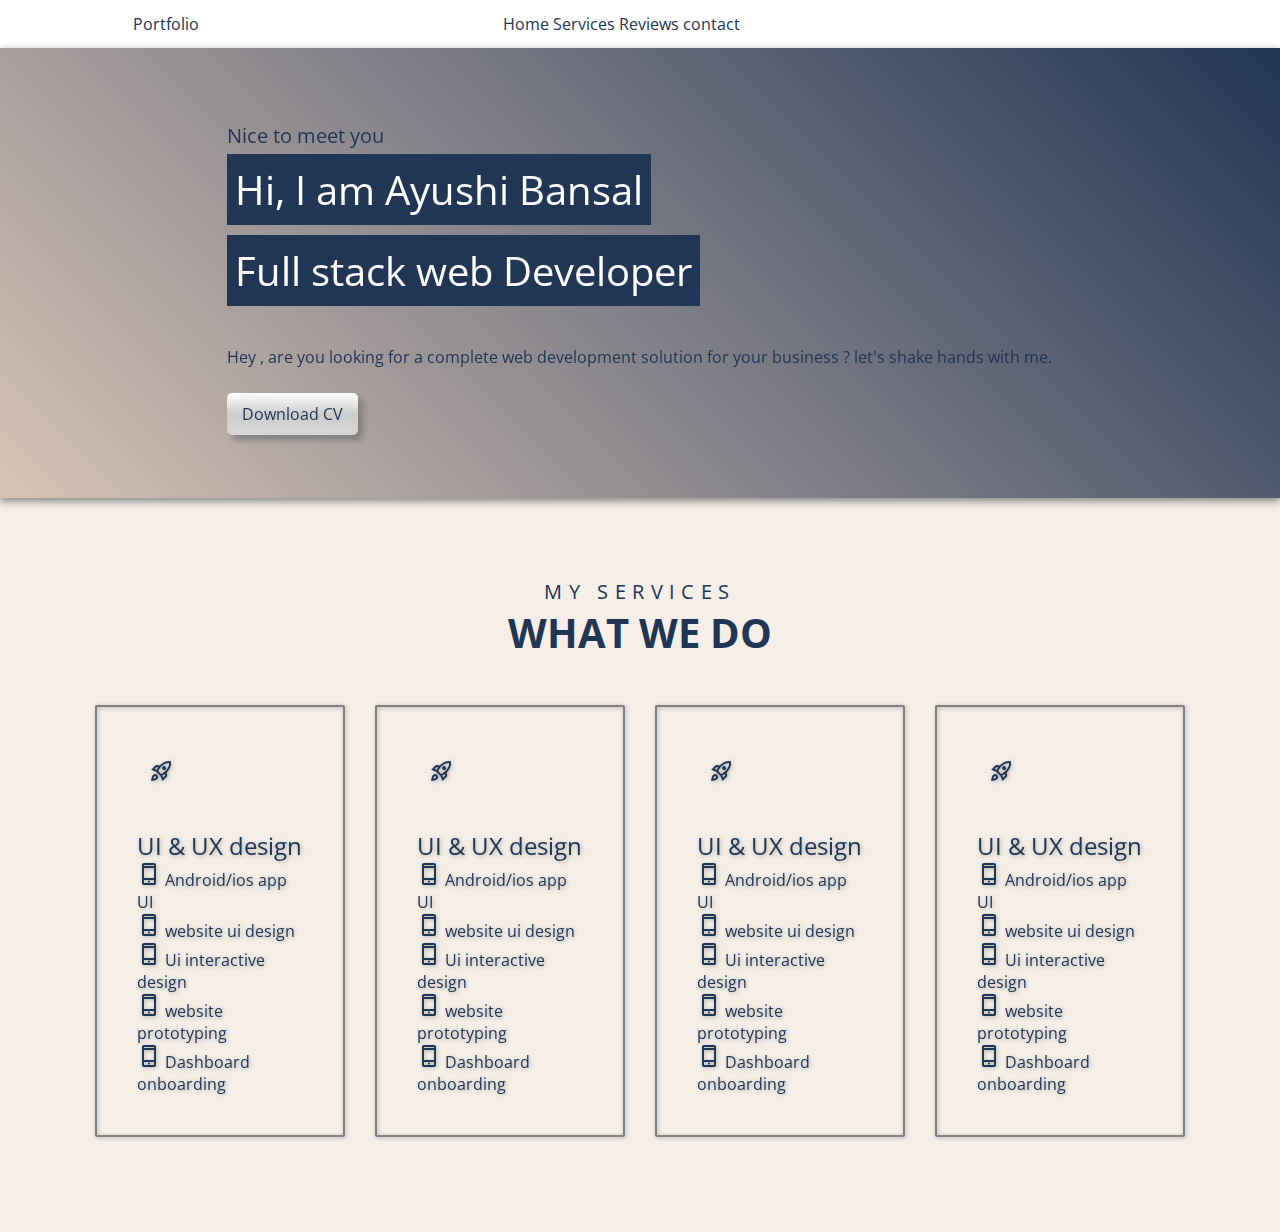
==== day 5/css/day 7.html/day 8.html/index.html @ 33490410 "git commit" ====
<!DOCTYPE html>
<html lang="en">

<head>
    <title>My Portfolio</title>
    <link rel="preconnect" href="https://fonts.googleapis.com">
    <link rel="preconnect" href="https://fonts.gstatic.com" crossorigin>
    <link href="https://fonts.googleapis.com/css2?family=Open+Sans:wght@600&display=swap" rel="stylesheet">
    <link href="https://fonts.googleapis.com/css2?family=courgett&family=open+sans:wght@600&display=swap"
        rel="stylesheet">
        <link rel="stylesheet" href="https://fonts.googleapis.com/css2?family=Material+Symbols+Outlined:opsz,wght,FILL,GRAD@48,400,0,0" />
    <link rel="stylesheet" href="css/style.css">
    <link rel="stylesheet" href="https://fonts.googleapis.com/css2?family=Material+Symbols+Outlined:opsz,wght,FILL,GRAD@48,400,0,0" />
    </div>
</head>
<body>
    <div>
        <div class="navigation">
            <div class="logo">
                <img class="logoImage" src="C:\Users\hp\OneDrive\Pictures\training\day 5\css\day 7.html\day 8.html\images1\logo.png" alt="">
                <span class="logoTitle">Portfolio</span>
            </div>
            <div class="menuitems">
                <a href="#"> <span class="menuitem">Home</span> </a>
                <a href="#"> <span class="menuitem">Services</span> </a>
                <a href="#"> <span class="menuitem">Reviews</span> </a>
                <a href="#"> <span class="menuitem">contact</span> </a>
            </div>

            <div class="contact">
                <a class="contactBotton" href="#">
                    <img class="contactImage" src="C:\Users\hp\OneDrive\Pictures\training\day 5\css\day 7.html\day 8.html\images1\call.png" alt="">

            </div>
        </div>
          <div class="banner">
            <div class="bannerleft">
                <div class="greeting">
                    Nice to meet you
                </div>

                <div class="title">
                    <div class="titleSpan">Hi, I am Ayushi Bansal </div><br>
                    
                    <div class="titleSpan"> Full stack web Developer </div>
                </div>


                <div class="description">
                    Hey , are you looking for a complete web development
                    solution for your business ?
                    let's shake hands with me.
                </div>

                <div class="showCV">
                    <a href="#" class="showCVButton">
                        Download CV
                    </a>
                </div>
            </div>


            <div class="bannerRight">
                <img class="bannerImage" src="C:\Users\hp\OneDrive\Pictures\training\day 5\css\day 7.html\day 8.html\images1\ayushi.jpg" alt="">
            </div>
        </div>
        <div class="services">
            <div class="servicetext">
                <div class="textsubheading">My services</div>
                <div class="textheading">what we do</div>
            </div>
            <div class="servicecards">
            <div class="servicecard">
                <div class="serviceIconDiv">
                    <span class="serviceIconmaterial-symbol-outlined">
                    </span>
                </div>
                <div class="serviceicon"><span class="material-symbols-outlined">rocket_launch</span>
                </div>
                <div class="servicetitle">UI & UX design</div>
                <div class="servicefeatures">
                    <div class="servicefeature">
                        <span class="servicefeatureicon"><span class="material-symbols-outlined">
                            phone_iphone
                            </span></span>
                        <span class="servicefeaturetext">Android/ios app UI</span>

                    </div>
                    <div class="servicefeature">
                        <span class="servicefeatureicon"><span class="material-symbols-outlined">
                            phone_iphone
                            </span></span>
                        <span class="servicefeaturetext">website ui design</span>

                    </div>
                    <div class="servicefeature">
                        <span class="servicefeatureicon"><span class="material-symbols-outlined">
                            phone_iphone
                            </span></span>
                        <span class="servicefeaturetext">Ui interactive design</span>

                    </div>
                    <div class="servicefeature">
                        <span class="servicefeatureicon"><span class="material-symbols-outlined">
                            phone_iphone
                            </span></span>
                        <span class="servicefeaturetext">website prototyping</span>

                    </div>
                    <div class="servicefeature">
                        <span class="servicefeatureicon"><span class="material-symbols-outlined">
                            phone_iphone
                            </span></span>
                        <span class="servicefeaturetext">Dashboard onboarding</span>

                    </div>
                </div>
            </div>
            <div class="servicecard">
                <div class="serviceIconDiv">
                    <span class="serviceIconmaterial-symbol-outlined">
                    </span>
                </div>
                <div class="serviceicon"><span class="material-symbols-outlined">rocket_launch</span>
                </div>
                <div class="servicetitle">UI & UX design</div>
                <div class="servicefeatures">
                    <div class="servicefeature">
                        <span class="servicefeatureicon"><span class="material-symbols-outlined">
                            phone_iphone
                            </span></span>
                        <span class="servicefeaturetext">Android/ios app UI</span>

                    </div>
                    <div class="servicefeature">
                        <span class="servicefeatureicon"><span class="material-symbols-outlined">
                            phone_iphone
                            </span></span>
                        <span class="servicefeaturetext">website ui design</span>

                    </div>
                    <div class="servicefeature">
                        <span class="servicefeatureicon"><span class="material-symbols-outlined">
                            phone_iphone
                            </span></span>
                        <span class="servicefeaturetext">Ui interactive design</span>

                    </div>
                    <div class="servicefeature">
                        <span class="servicefeatureicon"><span class="material-symbols-outlined">
                            phone_iphone
                            </span></span>
                        <span class="servicefeaturetext">website prototyping</span>

                    </div>
                    <div class="servicefeature">
                        <span class="servicefeatureicon"><span class="material-symbols-outlined">
                            phone_iphone
                            </span></span>
                        <span class="servicefeaturetext">Dashboard onboarding</span>

                    </div>
                </div>
            </div> <div class="servicecard">
                <div class="serviceIconDiv">
                    <span class="serviceIconmaterial-symbol-outlined">
                    </span>
                </div>
                <div class="serviceicon"><span class="material-symbols-outlined">rocket_launch</span>
                </div>
                <div class="servicetitle">UI & UX design</div>
                <div class="servicefeatures">
                    <div class="servicefeature">
                        <span class="servicefeatureicon"><span class="material-symbols-outlined">
                            phone_iphone
                            </span></span>
                        <span class="servicefeaturetext">Android/ios app UI</span>

                    </div>
                    <div class="servicefeature">
                        <span class="servicefeatureicon"><span class="material-symbols-outlined">
                            phone_iphone
                            </span></span>
                        <span class="servicefeaturetext">website ui design</span>

                    </div>
                    <div class="servicefeature">
                        <span class="servicefeatureicon"><span class="material-symbols-outlined">
                            phone_iphone
                            </span></span>
                        <span class="servicefeaturetext">Ui interactive design</span>

                    </div>
                    <div class="servicefeature">
                        <span class="servicefeatureicon"><span class="material-symbols-outlined">
                            phone_iphone
                            </span></span>
                        <span class="servicefeaturetext">website prototyping</span>

                    </div>
                    <div class="servicefeature">
                        <span class="servicefeatureicon"><span class="material-symbols-outlined">
                            phone_iphone
                            </span></span>
                        <span class="servicefeaturetext">Dashboard onboarding</span>

                    </div>
                </div>
            </div> <div class="servicecard">
                <div class="serviceIconDiv">
                    <span class="serviceIconmaterial-symbol-outlined">
                    </span>
                </div>
                <div class="serviceicon"><span class="material-symbols-outlined">rocket_launch</span>
                </div>
                <div class="servicetitle">UI & UX design</div>
                <div class="servicefeatures">
                    <div class="servicefeature">
                        <span class="servicefeatureicon"><span class="material-symbols-outlined">
                            phone_iphone
                            </span></span>
                        <span class="servicefeaturetext">Android/ios app UI</span>

                    </div>
                    <div class="servicefeature">
                        <span class="servicefeatureicon"><span class="material-symbols-outlined">
                            phone_iphone
                            </span></span>
                        <span class="servicefeaturetext">website ui design</span>

                    </div>
                    <div class="servicefeature">
                        <span class="servicefeatureicon"><span class="material-symbols-outlined">
                            phone_iphone
                            </span></span>
                        <span class="servicefeaturetext">Ui interactive design</span>

                    </div>
                    <div class="servicefeature">
                        <span class="servicefeatureicon"><span class="material-symbols-outlined">
                            phone_iphone
                            </span></span>
                        <span class="servicefeaturetext">website prototyping</span>

                    </div>
                    <div class="servicefeature">
                        <span class="servicefeatureicon"><span class="material-symbols-outlined">
                            phone_iphone
                            </span></span>
                        <span class="servicefeaturetext">Dashboard onboarding</span>

                    </div>
                </div>
            </div>
            </div>
        </div>
     <!-- <h1>Ayushi Bansal</h1> -->
     <!-- <h3>A Full Stack Web Developer</h3> -->
</body>
</html>
---- day 5/css/day 7.html/day 8.html/css/style.css ----
:root {
    --primaryColor: #213555;
    --backgoundColor: #F5EFE7;
    --primaryAccentColor: #4F709C;
    --seconadryColor: #D8C4B6;
    --whiteColor: white;
    --blackcolor: black;
    --primaryFont: 'Open Sans', sans-serif;
    --cursiveFont: 'Open Sans', sans-serif;
    --navbarHeight: 3rem;
}

/*Main CSS*/
body {
    background-color: var(--backgoundColor);
    color: var(--primaryColor);
    font-family: var(--primaryFont);
    margin-top: 0px;
    margin-left: 0px;
    margin-right: 0px;
}
a{
    text-decoration: none;
    color: var(--primarycolor);

}
a:hover{
    color: var(--primaryAccentColor);
}

.navigation {
    background-color: var(--whiteColor);
    height: var(--navbarHeight);
    display: flex;
    justify-content: space-around;
align-items: center;
}

.logo {
    display: flex;
  padding-left: 20px;
    width: 12rem;
    align-items: center;

}

.contactImage{
    height: 2rem;
    padding: 8px;
    margin-right: 40px;
}

.logoImage{
    height: 2rem;
   padding: 8px;
}

.menuItems {
    flex-grow: 2;
}


.menuItem {
    margin-left: 20px;
}


.banner{
    display: flex;
    height: 450px;
    background: linear-gradient(45deg, var(--seconadryColor),var(--primaryColor));
    filter: drop-shadow(0px 3px 4px grey); /*x,y,radius,color*/
    justify-content: space-around; 
    align-items:center ;
    margin-bottom: 5px;
} 

.bannerImage{
    height: 300px;
    border-radius: 100%;
}

.greeting{
    font-family: var(--cursiveFont);
    font-size: 1.25rem;
}

.title{
    font-size: 2.5rem;
    color: white;
}

.bannerLeft{
    width: 50%;
}
.titleSpan{
    display: inline-block;
    background-color: var(--primaryColor);
    padding: 0.5rem;
    margin: 5px 0px;
}
.description{
    margin: 30px 0px;
    line-height: 2rem;
}
.showCVButton{
    background : linear-gradient(
        white , rgb(205,205,205) , rgb(215,215,215));
    padding: 10px 15px ;
    border-radius: 5px;
    filter: drop-shadow(5px 5px 3px grey);
}
.showCVButton:hover{
    background-color: linear-gradient(
        white , rgb(215,215,215)
    );
}
/* services section*/
.services{
   /* text-align: center; */
    margin: 5rem ;
}
.servicetext{
    text-align: center;
    text-transform: uppercase;
}
.textsubheading{
    color: var(--primaryaccentcolor);
    letter-spacing: 0.4rem;
    font-size: 1.25rem;
}
.textheading{
    font-size: 2.5rem;
    font-weight: bold;
}
.servicecards{
    margin-top: 30px;
    display: flex;
}
.servicecard{
    border: 2px solid grey;
    border-radius: 2px;
    filter: drop-shadow(1px 1px 2px #aaaaaa);
    margin: 15px;
    padding: 40px;
}
.servicecard:hover{
    background-color: whitesmoke;
    filter: drop-shadow(3px 3px 8px grey);
}
.serviceicon{
    background-color: var(--primarycolor);
    padding: 40px;
    display: inline-block;
    margin-bottom: 20px;
}
.serviceicon{
    background-color: var(--secondaryColor);
    width: 50px;
    height: 50px;
    padding: 10px; 
    margin: 2px 10px 10px 2px;
    border-radius: 10px;  
}
.serviceicon:hover{
    background-color: var(--primaryColor);
}
.cardicon{
    font-size: 50px;
}
.cardicon:hover{
    color: var(--secondaryColor);
}
.servicetitle{
    font-size: 1.5rem;
}
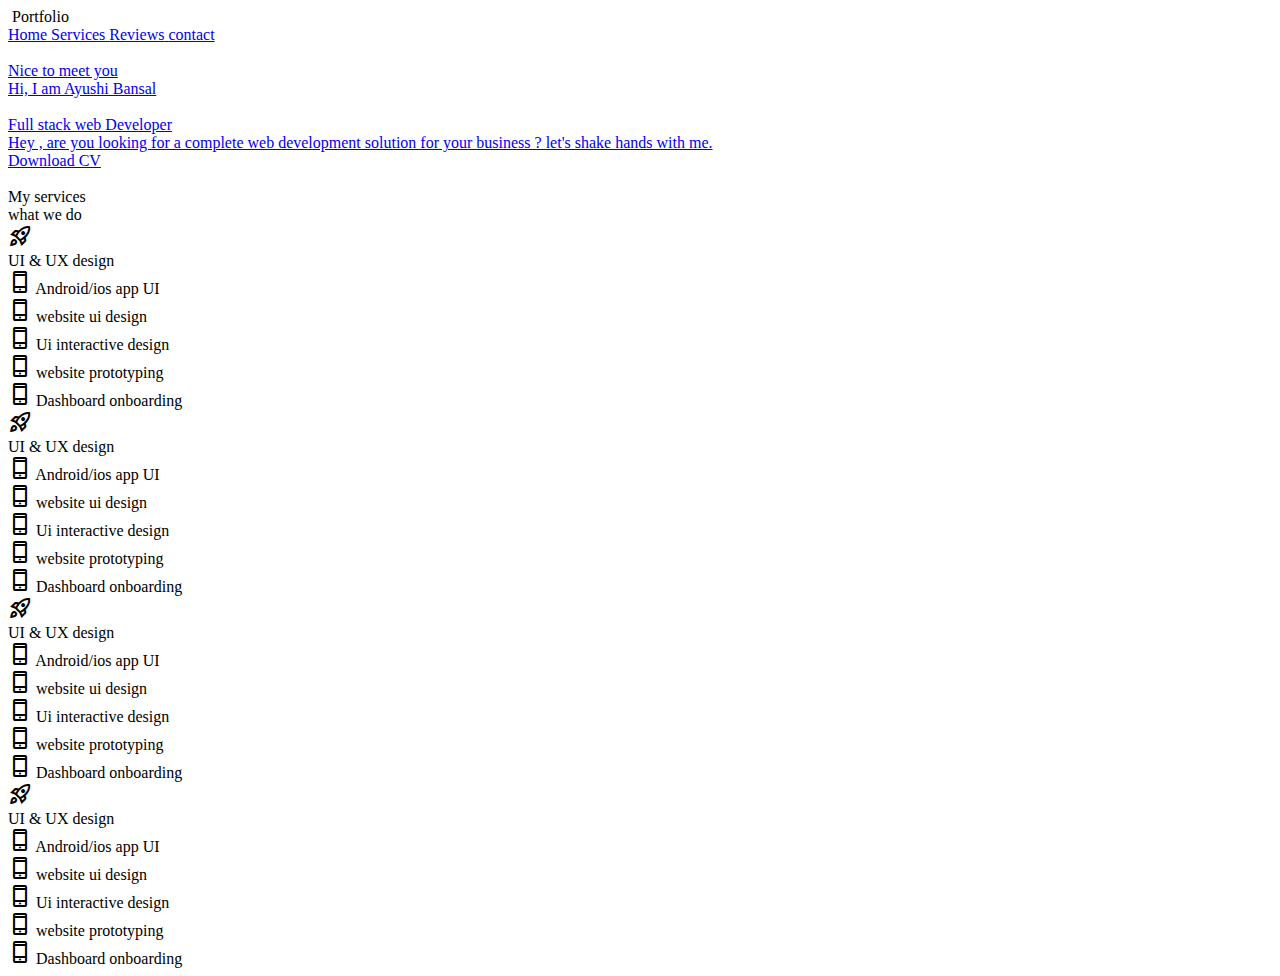
==== commit 2cb82cf8: "ayushhi" ====
--- a/day 5/css/day 7.html/day 8.html/index.html
+++ b/day 5/css/day 7.html/day 8.html/index.html
@@ -9,7 +9,7 @@
     <link href="https://fonts.googleapis.com/css2?family=courgett&family=open+sans:wght@600&display=swap"
         rel="stylesheet">
         <link rel="stylesheet" href="https://fonts.googleapis.com/css2?family=Material+Symbols+Outlined:opsz,wght,FILL,GRAD@48,400,0,0" />
-    <link rel="stylesheet" href="css/style.css">
+    <link rel="stylesheet" href="day10.css">
     <link rel="stylesheet" href="https://fonts.googleapis.com/css2?family=Material+Symbols+Outlined:opsz,wght,FILL,GRAD@48,400,0,0" />
     </div>
 </head>
